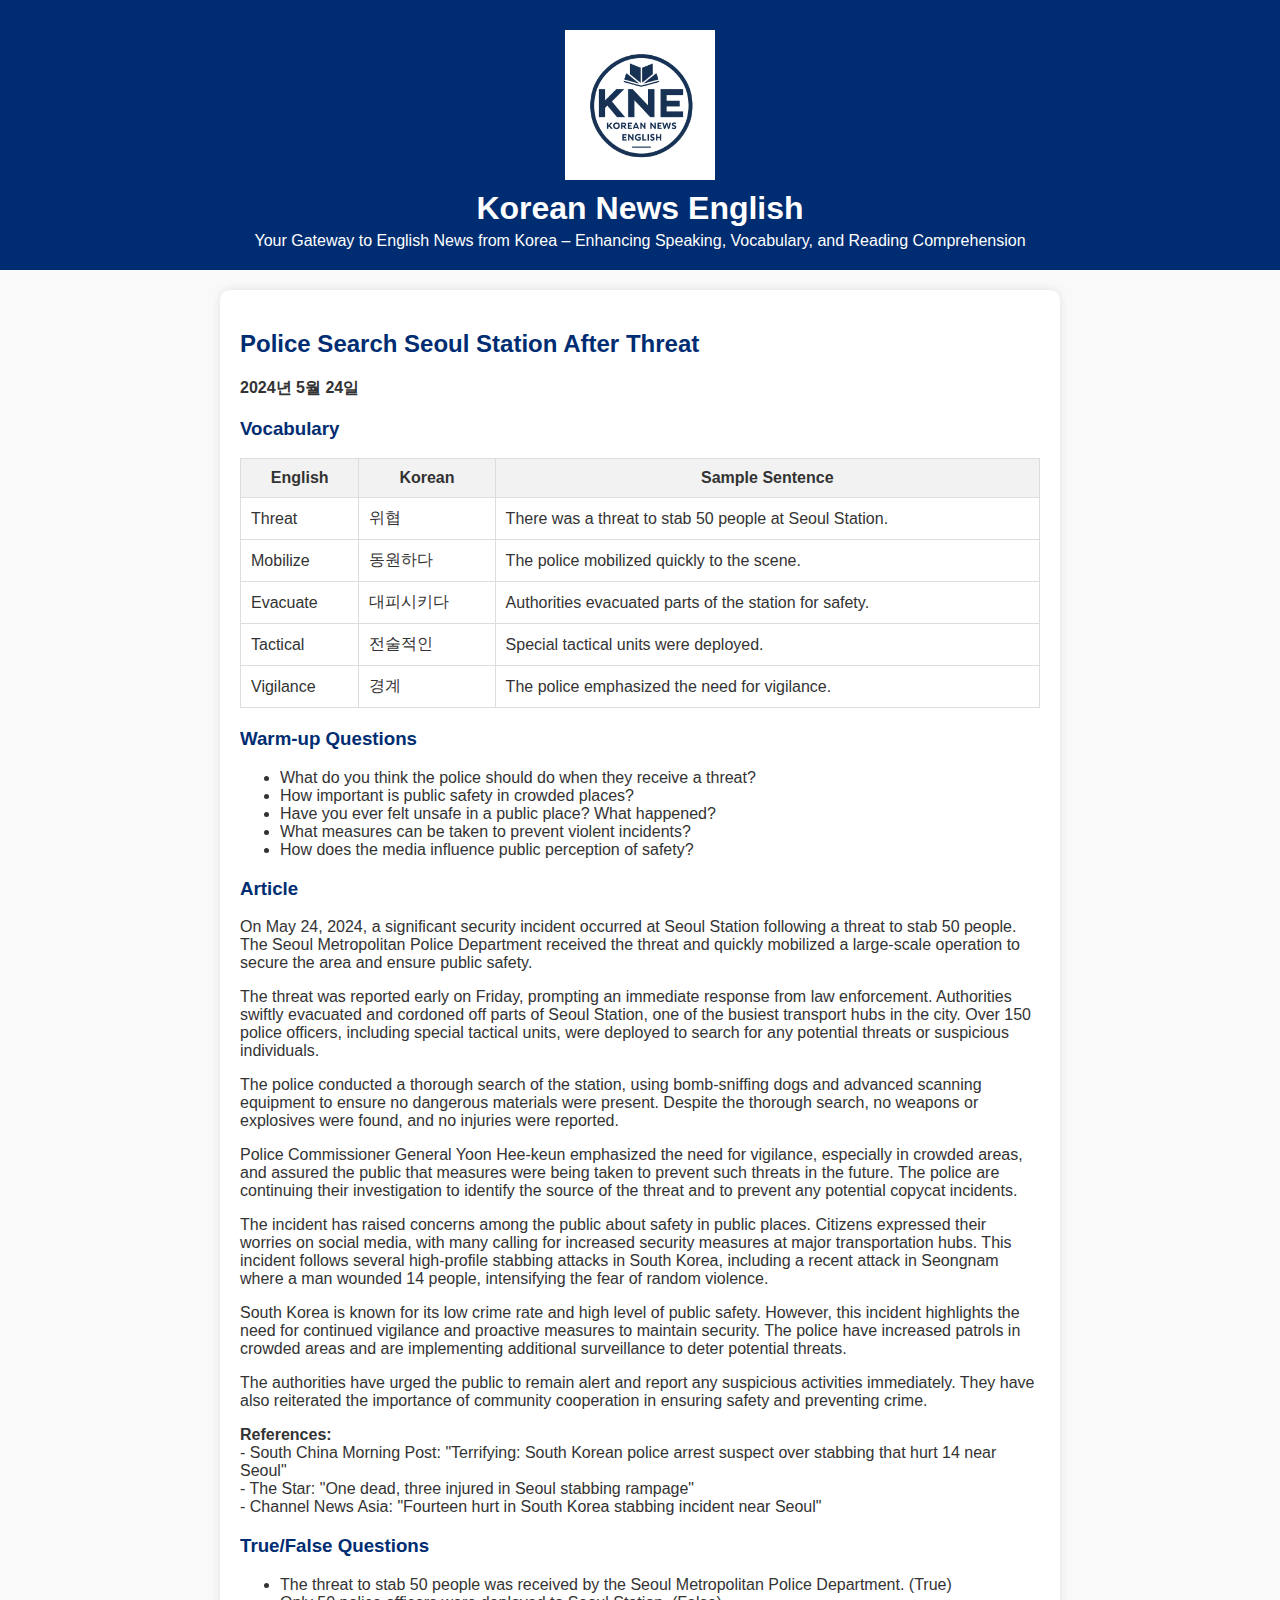
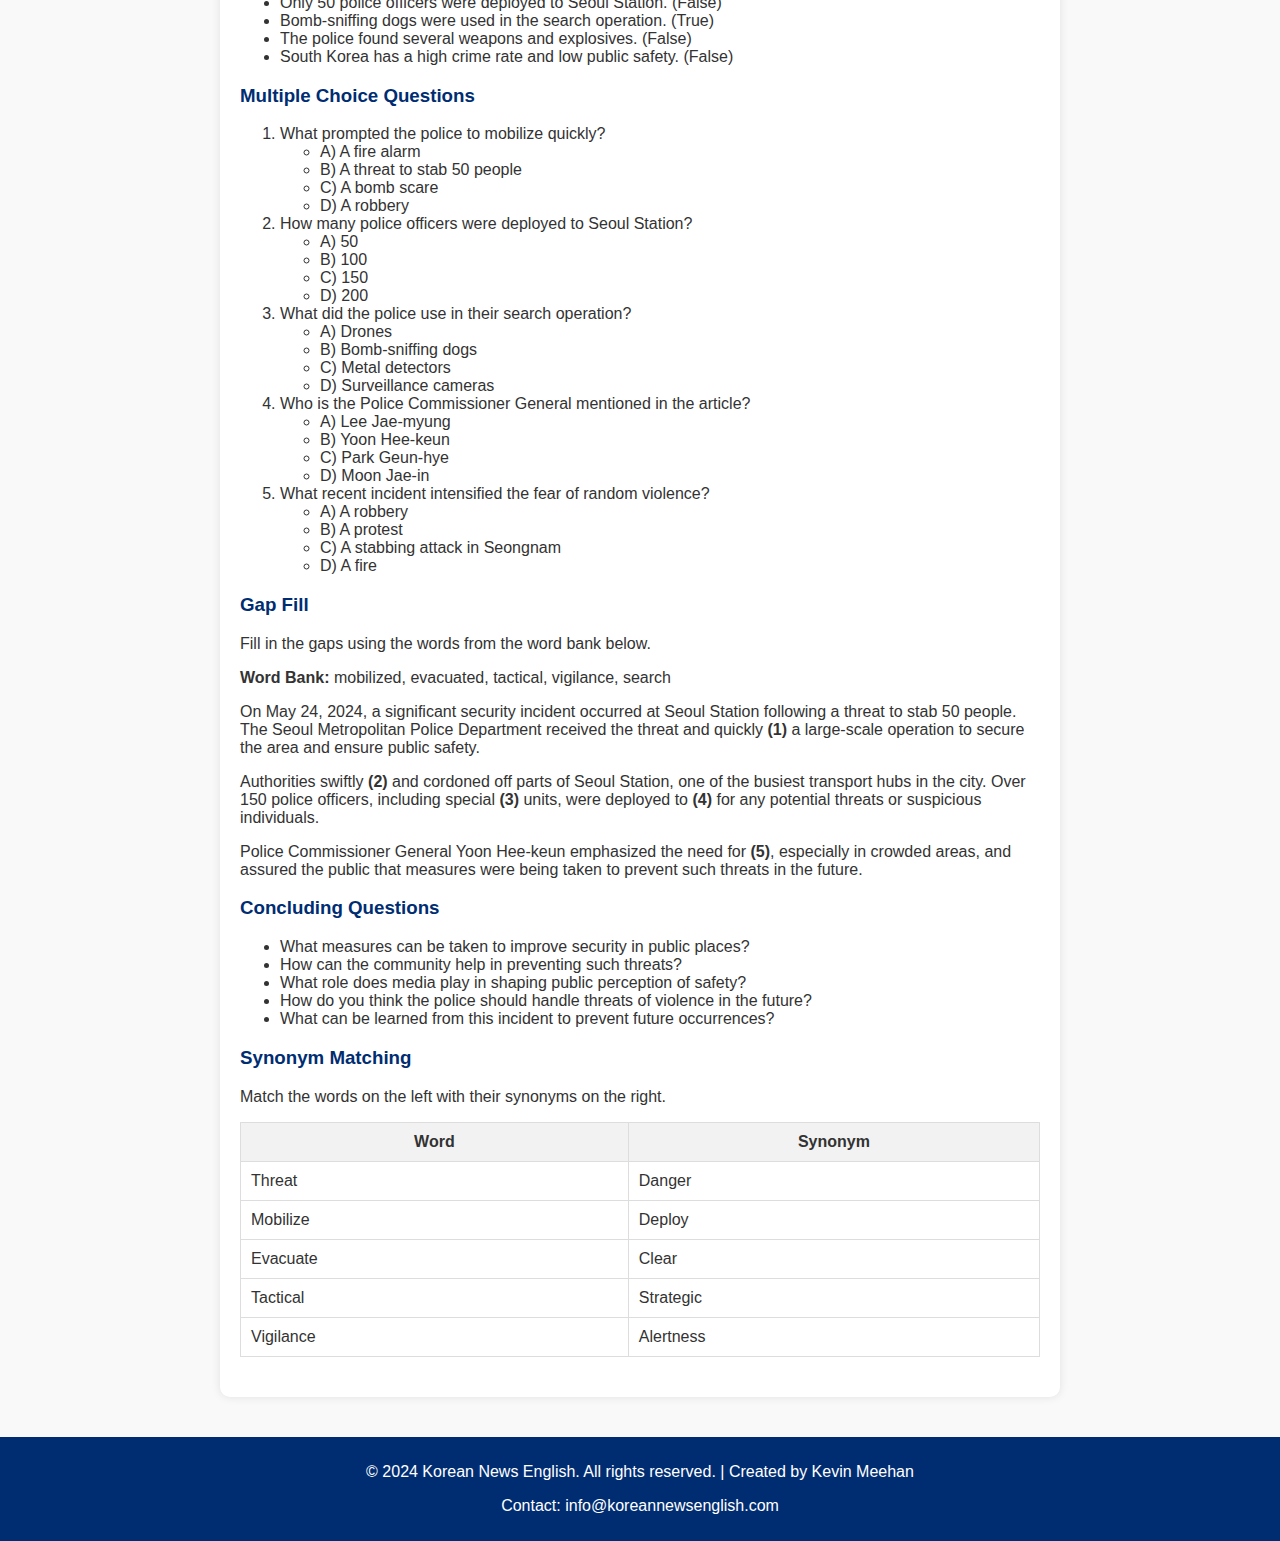
==== article2.html @ fa15e861 "Add files via upload" ====
<!DOCTYPE html>
<html lang="en">
<head>
    <meta charset="UTF-8">
    <meta name="viewport" content="width=device-width, initial-scale=1.0">
    <title>Police Search Seoul Station After Threat</title>
    <style>
        body {
            font-family: Arial, sans-serif;
            margin: 0;
            padding: 0;
            background-color: #f9f9f9;
            color: #333;
            display: flex;
            flex-direction: column;
            align-items: center;
        }
        .container {
            width: 100%;
            max-width: 800px;
            padding: 20px;
            margin: 20px auto;
            background-color: #fff;
            box-shadow: 0 0 10px rgba(0, 0, 0, 0.1);
            border-radius: 10px;
        }
        .header {
            width: 100%;
            background-color: #002D72;
            color: white;
            text-align: center;
            padding: 20px 0;
        }
        .header h1 {
            margin: 0;
        }
        .header p {
            margin: 5px 0 0 0;
        }
        .logo {
            max-width: 150px;
            height: auto;
            display: block;
            margin: 10px auto;
        }
        h2, h3 {
            color: #002D72;
        }
        .vocab-table, .synonym-table {
            width: 100%;
            border-collapse: collapse;
            margin-bottom: 20px;
        }
        .vocab-table th, .vocab-table td, .synonym-table th, .synonym-table td {
            border: 1px solid #ddd;
            padding: 10px;
        }
        .vocab-table th, .synonym-table th {
            background-color: #f2f2f2;
        }
        footer {
            text-align: center;
            padding: 10px;
            background-color: #002D72;
            color: white;
            width: 100%;
            margin-top: 20px;
            border-radius: 0 0 10px 10px;
        }
        /* Media Query for Mobile Devices */
        @media (max-width: 768px) {
            .container {
                padding: 10px;
            }
        }
    </style>
</head>
<body>
    <header class="header">
        <img src="KNElogo.webp" alt="KNE - Korean News English Logo" class="logo">
        <h1>Korean News English</h1>
        <p>Your Gateway to English News from Korea – Enhancing Speaking, Vocabulary, and Reading Comprehension</p>
    </header>

    <div class="container">
        <section>
            <h2>Police Search Seoul Station After Threat</h2>
            <p><strong>2024년 5월 24일</strong></p>
        </section>

        <section>
            <h3>Vocabulary</h3>
            <table class="vocab-table">
                <tr>
                    <th>English</th>
                    <th>Korean</th>
                    <th>Sample Sentence</th>
                </tr>
                <tr>
                    <td>Threat</td>
                    <td>위협</td>
                    <td>There was a threat to stab 50 people at Seoul Station.</td>
                </tr>
                <tr>
                    <td>Mobilize</td>
                    <td>동원하다</td>
                    <td>The police mobilized quickly to the scene.</td>
                </tr>
                <tr>
                    <td>Evacuate</td>
                    <td>대피시키다</td>
                    <td>Authorities evacuated parts of the station for safety.</td>
                </tr>
                <tr>
                    <td>Tactical</td>
                    <td>전술적인</td>
                    <td>Special tactical units were deployed.</td>
                </tr>
                <tr>
                    <td>Vigilance</td>
                    <td>경계</td>
                    <td>The police emphasized the need for vigilance.</td>
                </tr>
            </table>
        </section>

        <section>
            <h3>Warm-up Questions</h3>
            <ul>
                <li>What do you think the police should do when they receive a threat?</li>
                <li>How important is public safety in crowded places?</li>
                <li>Have you ever felt unsafe in a public place? What happened?</li>
                <li>What measures can be taken to prevent violent incidents?</li>
                <li>How does the media influence public perception of safety?</li>
            </ul>
        </section>

        <section>
            <h3>Article</h3>
            <p>
                On May 24, 2024, a significant security incident occurred at Seoul Station following a threat to stab 50 people. The Seoul Metropolitan Police Department received the threat and quickly mobilized a large-scale operation to secure the area and ensure public safety.
            </p>
            <p>
                The threat was reported early on Friday, prompting an immediate response from law enforcement. Authorities swiftly evacuated and cordoned off parts of Seoul Station, one of the busiest transport hubs in the city. Over 150 police officers, including special tactical units, were deployed to search for any potential threats or suspicious individuals.
            </p>
            <p>
                The police conducted a thorough search of the station, using bomb-sniffing dogs and advanced scanning equipment to ensure no dangerous materials were present. Despite the thorough search, no weapons or explosives were found, and no injuries were reported.
            </p>
            <p>
                Police Commissioner General Yoon Hee-keun emphasized the need for vigilance, especially in crowded areas, and assured the public that measures were being taken to prevent such threats in the future. The police are continuing their investigation to identify the source of the threat and to prevent any potential copycat incidents.
            </p>
            <p>
                The incident has raised concerns among the public about safety in public places. Citizens expressed their worries on social media, with many calling for increased security measures at major transportation hubs. This incident follows several high-profile stabbing attacks in South Korea, including a recent attack in Seongnam where a man wounded 14 people, intensifying the fear of random violence.
            </p>
            <p>
                South Korea is known for its low crime rate and high level of public safety. However, this incident highlights the need for continued vigilance and proactive measures to maintain security. The police have increased patrols in crowded areas and are implementing additional surveillance to deter potential threats.
            </p>
            <p>
                The authorities have urged the public to remain alert and report any suspicious activities immediately. They have also reiterated the importance of community cooperation in ensuring safety and preventing crime.
            </p>
            <p>
                <strong>References:</strong><br>
                - South China Morning Post: "Terrifying: South Korean police arrest suspect over stabbing that hurt 14 near Seoul"<br>
                - The Star: "One dead, three injured in Seoul stabbing rampage"<br>
                - Channel News Asia: "Fourteen hurt in South Korea stabbing incident near Seoul"
            </p>
        </section>

        <section>
            <h3>True/False Questions</h3>
            <ul>
                <li>The threat to stab 50 people was received by the Seoul Metropolitan Police Department. (True)</li>
                <li>Only 50 police officers were deployed to Seoul Station. (False)</li>
                <li>Bomb-sniffing dogs were used in the search operation. (True)</li>
                <li>The police found several weapons and explosives. (False)</li>
                <li>South Korea has a high crime rate and low public safety. (False)</li>
            </ul>
        </section>

        <section>
            <h3>Multiple Choice Questions</h3>
            <ol>
                <li>What prompted the police to mobilize quickly?
                    <ul>
                        <li>A) A fire alarm</li>
                        <li>B) A threat to stab 50 people</li>
                        <li>C) A bomb scare</li>
                        <li>D) A robbery</li>
                    </ul>
                </li>
                <li>How many police officers were deployed to Seoul Station?
                    <ul>
                        <li>A) 50</li>
                        <li>B) 100</li>
                        <li>C) 150</li>
                        <li>D) 200</li>
                    </ul>
                </li>
                <li>What did the police use in their search operation?
                    <ul>
                        <li>A) Drones</li>
                        <li>B) Bomb-sniffing dogs</li>
                        <li>C) Metal detectors</li>
                        <li>D) Surveillance cameras</li>
                    </ul>
                </li>
                <li>Who is the Police Commissioner General mentioned in the article?
                    <ul>
                        <li>A) Lee Jae-myung</li>
                        <li>B) Yoon Hee-keun</li>
                        <li>C) Park Geun-hye</li>
                        <li>D) Moon Jae-in</li>
                    </ul>
                </li>
                                    <li>What recent incident intensified the fear of random violence?
                        <ul>
                            <li>A) A robbery</li>
                            <li>B) A protest</li>
                            <li>C) A stabbing attack in Seongnam</li>
                            <li>D) A fire</li>
                        </ul>
                    </li>
                </ol>
            </section>

            <section>
                <h3>Gap Fill</h3>
                <p>Fill in the gaps using the words from the word bank below.</p>
                <p><strong>Word Bank:</strong> mobilized, evacuated, tactical, vigilance, search</p>
                <p>
                    On May 24, 2024, a significant security incident occurred at Seoul Station following a threat to stab 50 people. The Seoul Metropolitan Police Department received the threat and quickly <strong>(1)</strong> a large-scale operation to secure the area and ensure public safety.
                </p>
                <p>
                    Authorities swiftly <strong>(2)</strong> and cordoned off parts of Seoul Station, one of the busiest transport hubs in the city. Over 150 police officers, including special <strong>(3)</strong> units, were deployed to <strong>(4)</strong> for any potential threats or suspicious individuals.
                </p>
                <p>
                    Police Commissioner General Yoon Hee-keun emphasized the need for <strong>(5)</strong>, especially in crowded areas, and assured the public that measures were being taken to prevent such threats in the future.
                </p>
            </section>

            <section>
                <h3>Concluding Questions</h3>
                <ul>
                    <li>What measures can be taken to improve security in public places?</li>
                    <li>How can the community help in preventing such threats?</li>
                    <li>What role does media play in shaping public perception of safety?</li>
                    <li>How do you think the police should handle threats of violence in the future?</li>
                    <li>What can be learned from this incident to prevent future occurrences?</li>
                </ul>
            </section>

            <section>
                <h3>Synonym Matching</h3>
                <p>Match the words on the left with their synonyms on the right.</p>
                <table class="synonym-table">
                    <tr>
                        <th>Word</th>
                        <th>Synonym</th>
                    </tr>
                    <tr>
                        <td>Threat</td>
                        <td>Danger</td>
                    </tr>
                    <tr>
                        <td>Mobilize</td>
                        <td>Deploy</td>
                    </tr>
                    <tr>
                        <td>Evacuate</td>
                        <td>Clear</td>
                    </tr>
                    <tr>
                        <td>Tactical</td>
                        <td>Strategic</td>
                    </tr>
                    <tr>
                        <td>Vigilance</td>
                        <td>Alertness</td>
                    </tr>
                </table>
            </section>
        </div>

        <footer>
            <p>© 2024 Korean News English. All rights reserved. | Created by Kevin Meehan</p>
            <p>Contact: info@koreannewsenglish.com</p>
        </footer>
    </body>
</html>
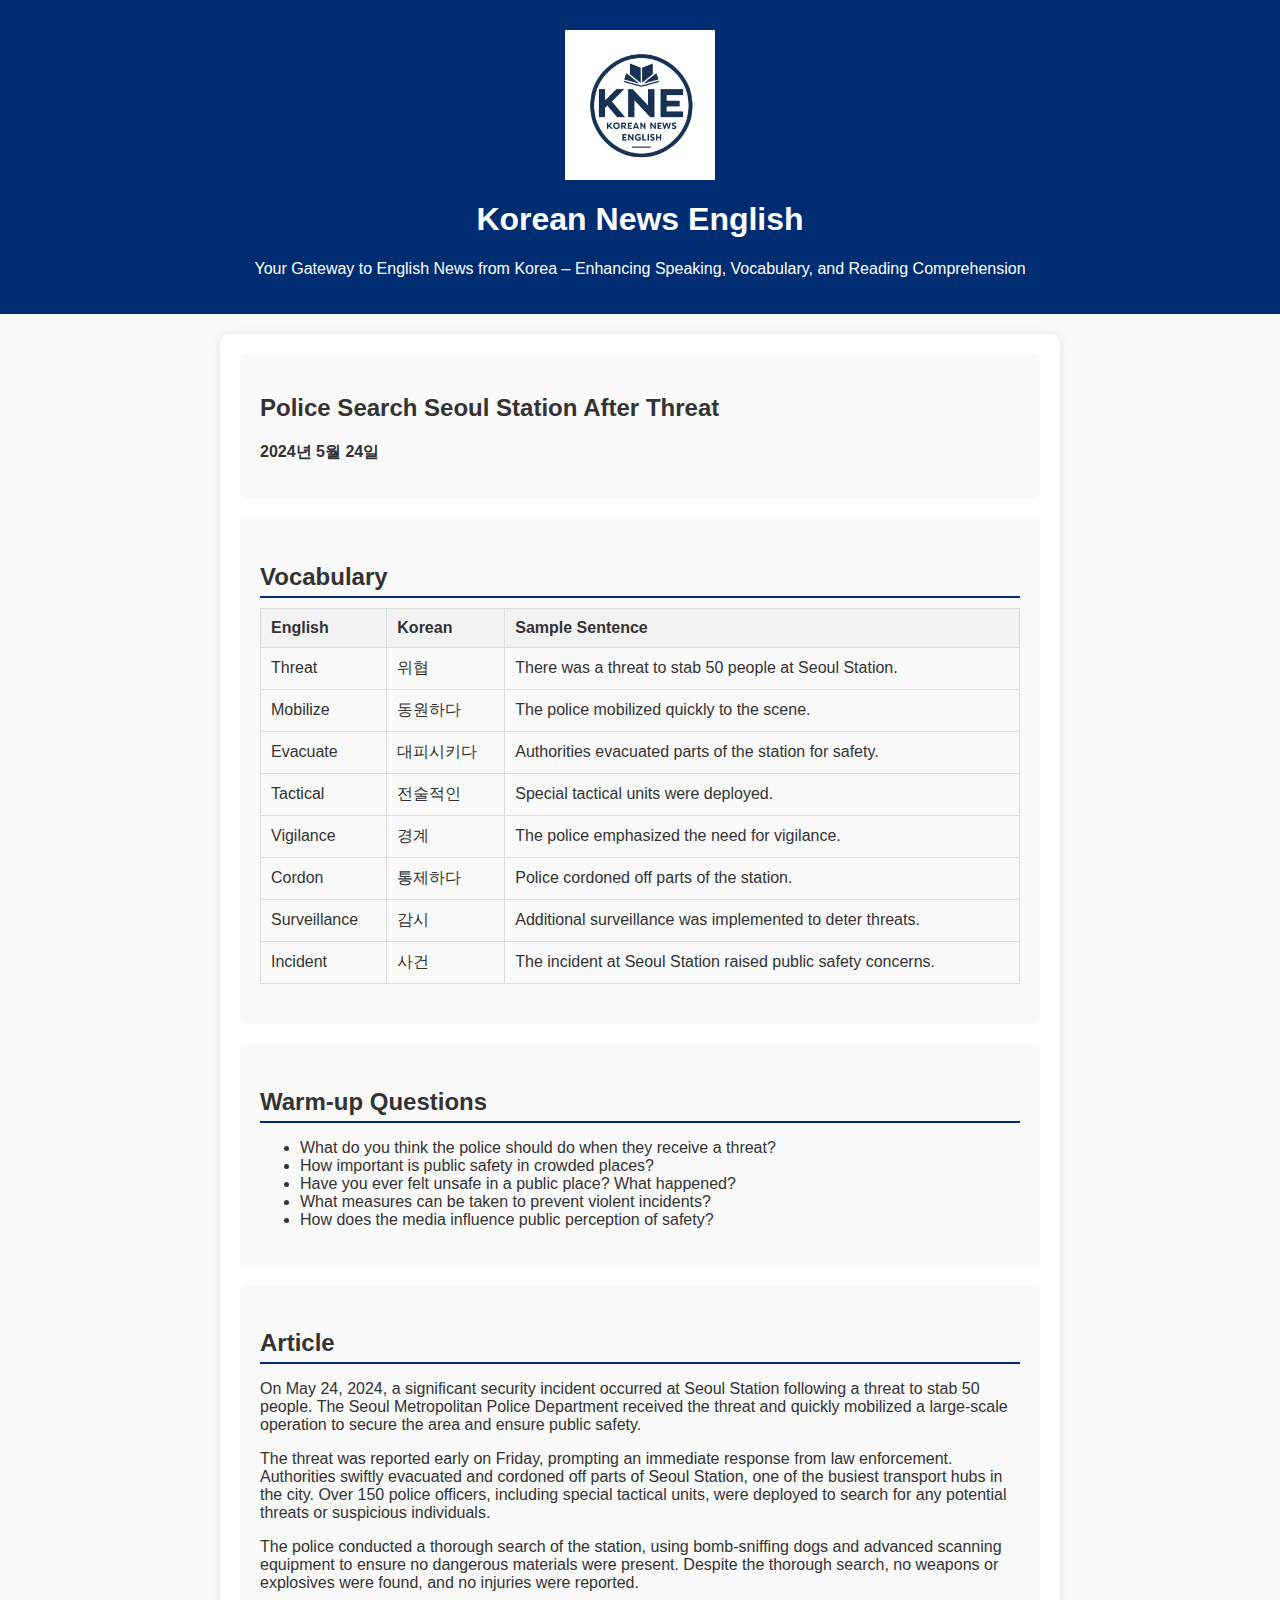
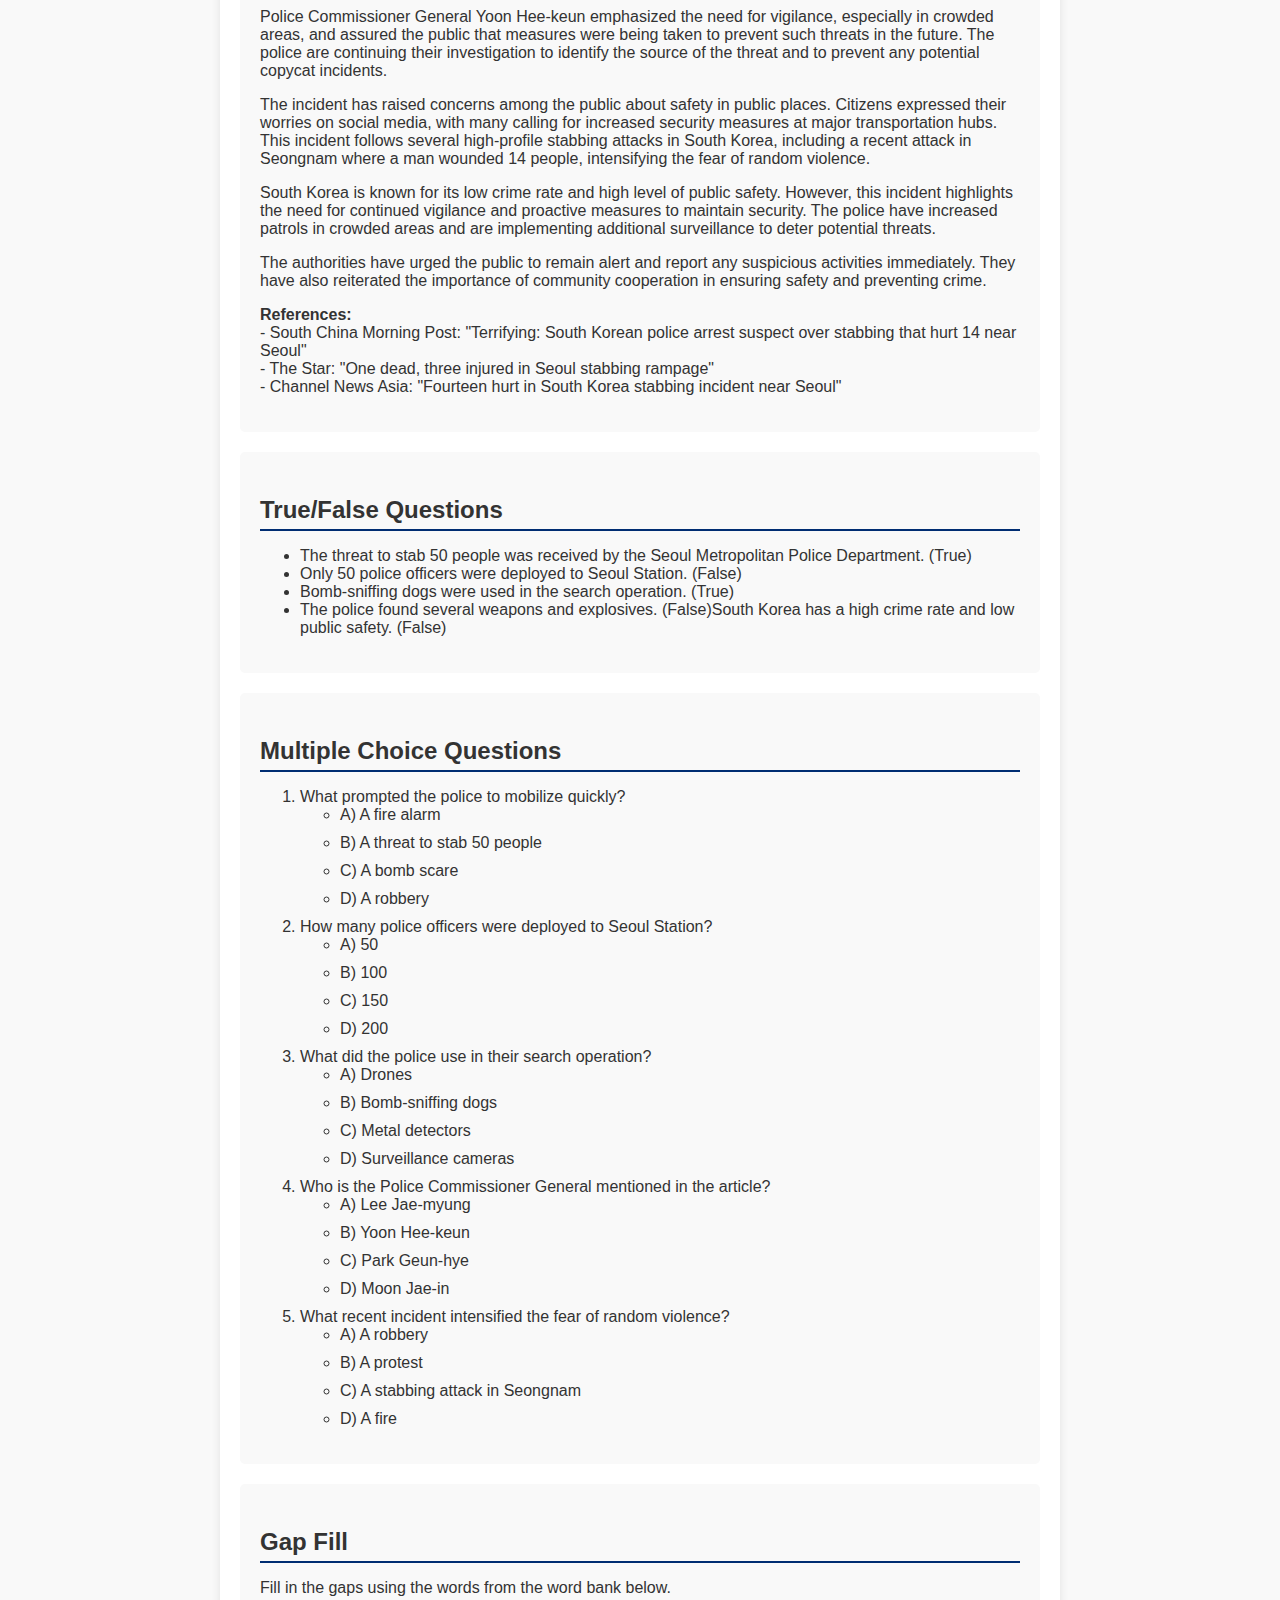
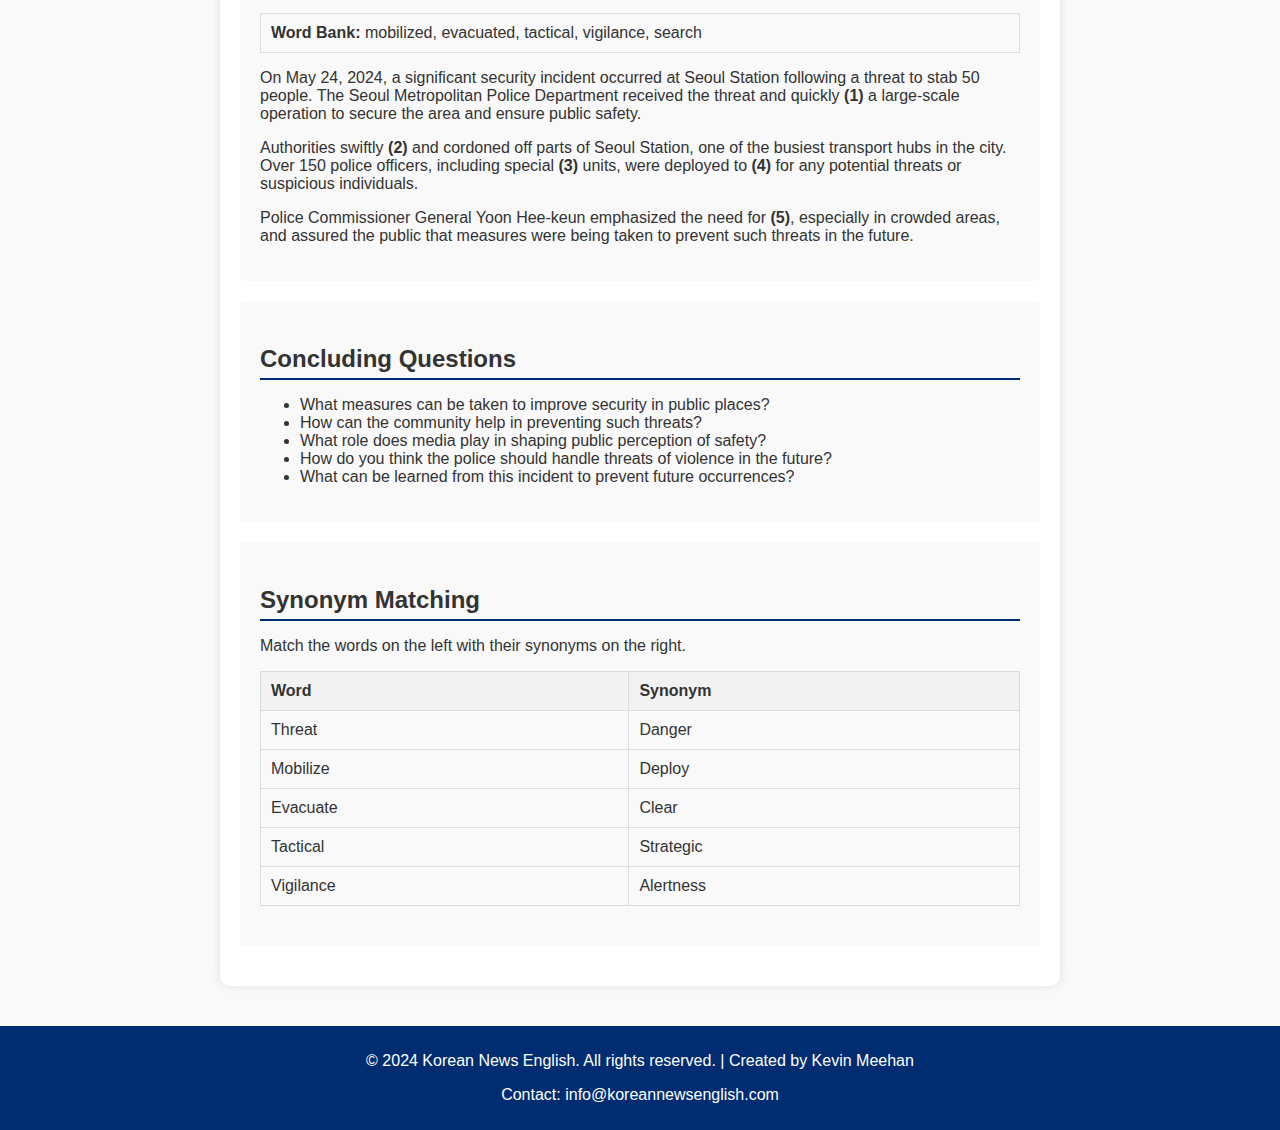
==== commit b2c9f44f: "Add files via upload" ====
--- a/article2.html
+++ b/article2.html
@@ -4,76 +4,7 @@
     <meta charset="UTF-8">
     <meta name="viewport" content="width=device-width, initial-scale=1.0">
     <title>Police Search Seoul Station After Threat</title>
-    <style>
-        body {
-            font-family: Arial, sans-serif;
-            margin: 0;
-            padding: 0;
-            background-color: #f9f9f9;
-            color: #333;
-            display: flex;
-            flex-direction: column;
-            align-items: center;
-        }
-        .container {
-            width: 100%;
-            max-width: 800px;
-            padding: 20px;
-            margin: 20px auto;
-            background-color: #fff;
-            box-shadow: 0 0 10px rgba(0, 0, 0, 0.1);
-            border-radius: 10px;
-        }
-        .header {
-            width: 100%;
-            background-color: #002D72;
-            color: white;
-            text-align: center;
-            padding: 20px 0;
-        }
-        .header h1 {
-            margin: 0;
-        }
-        .header p {
-            margin: 5px 0 0 0;
-        }
-        .logo {
-            max-width: 150px;
-            height: auto;
-            display: block;
-            margin: 10px auto;
-        }
-        h2, h3 {
-            color: #002D72;
-        }
-        .vocab-table, .synonym-table {
-            width: 100%;
-            border-collapse: collapse;
-            margin-bottom: 20px;
-        }
-        .vocab-table th, .vocab-table td, .synonym-table th, .synonym-table td {
-            border: 1px solid #ddd;
-            padding: 10px;
-        }
-        .vocab-table th, .synonym-table th {
-            background-color: #f2f2f2;
-        }
-        footer {
-            text-align: center;
-            padding: 10px;
-            background-color: #002D72;
-            color: white;
-            width: 100%;
-            margin-top: 20px;
-            border-radius: 0 0 10px 10px;
-        }
-        /* Media Query for Mobile Devices */
-        @media (max-width: 768px) {
-            .container {
-                padding: 10px;
-            }
-        }
-    </style>
+    <link rel="stylesheet" href="styles.css">
 </head>
 <body>
     <header class="header">
@@ -90,7 +21,7 @@
 
         <section>
             <h3>Vocabulary</h3>
-            <table class="vocab-table">
+            <table>
                 <tr>
                     <th>English</th>
                     <th>Korean</th>
@@ -120,6 +51,21 @@
                     <td>Vigilance</td>
                     <td>경계</td>
                     <td>The police emphasized the need for vigilance.</td>
+                </tr>
+                <tr>
+                    <td>Cordon</td>
+                    <td>통제하다</td>
+                    <td>Police cordoned off parts of the station.</td>
+                </tr>
+                <tr>
+                    <td>Surveillance</td>
+                    <td>감시</td>
+                    <td>Additional surveillance was implemented to deter threats.</td>
+                </tr>
+                <tr>
+                    <td>Incident</td>
+                    <td>사건</td>
+                    <td>The incident at Seoul Station raised public safety concerns.</td>
                 </tr>
             </table>
         </section>
@@ -172,8 +118,8 @@
                 <li>The threat to stab 50 people was received by the Seoul Metropolitan Police Department. (True)</li>
                 <li>Only 50 police officers were deployed to Seoul Station. (False)</li>
                 <li>Bomb-sniffing dogs were used in the search operation. (True)</li>
-                <li>The police found several weapons and explosives. (False)</li>
-                <li>South Korea has a high crime rate and low public safety. (False)</li>
+                <li>The police found several weapons and explosives. (False)</
+<li>South Korea has a high crime rate and low public safety. (False)</li>
             </ul>
         </section>
 
@@ -212,78 +158,102 @@
                         <li>D) Moon Jae-in</li>
                     </ul>
                 </li>
-                                    <li>What recent incident intensified the fear of random violence?
-                        <ul>
-                            <li>A) A robbery</li>
-                            <li>B) A protest</li>
-                            <li>C) A stabbing attack in Seongnam</li>
-                            <li>D) A fire</li>
-                        </ul>
-                    </li>
-                </ol>
-            </section>
-
-            <section>
-                <h3>Gap Fill</h3>
-                <p>Fill in the gaps using the words from the word bank below.</p>
-                <p><strong>Word Bank:</strong> mobilized, evacuated, tactical, vigilance, search</p>
-                <p>
-                    On May 24, 2024, a significant security incident occurred at Seoul Station following a threat to stab 50 people. The Seoul Metropolitan Police Department received the threat and quickly <strong>(1)</strong> a large-scale operation to secure the area and ensure public safety.
-                </p>
-                <p>
-                    Authorities swiftly <strong>(2)</strong> and cordoned off parts of Seoul Station, one of the busiest transport hubs in the city. Over 150 police officers, including special <strong>(3)</strong> units, were deployed to <strong>(4)</strong> for any potential threats or suspicious individuals.
-                </p>
-                <p>
-                    Police Commissioner General Yoon Hee-keun emphasized the need for <strong>(5)</strong>, especially in crowded areas, and assured the public that measures were being taken to prevent such threats in the future.
-                </p>
-            </section>
-
-            <section>
-                <h3>Concluding Questions</h3>
-                <ul>
-                    <li>What measures can be taken to improve security in public places?</li>
-                    <li>How can the community help in preventing such threats?</li>
-                    <li>What role does media play in shaping public perception of safety?</li>
-                    <li>How do you think the police should handle threats of violence in the future?</li>
-                    <li>What can be learned from this incident to prevent future occurrences?</li>
-                </ul>
-            </section>
-
-            <section>
-                <h3>Synonym Matching</h3>
-                <p>Match the words on the left with their synonyms on the right.</p>
-                <table class="synonym-table">
-                    <tr>
-                        <th>Word</th>
-                        <th>Synonym</th>
-                    </tr>
-                    <tr>
-                        <td>Threat</td>
-                        <td>Danger</td>
-                    </tr>
-                    <tr>
-                        <td>Mobilize</td>
-                        <td>Deploy</td>
-                    </tr>
-                    <tr>
-                        <td>Evacuate</td>
-                        <td>Clear</td>
-                    </tr>
-                    <tr>
-                        <td>Tactical</td>
-                        <td>Strategic</td>
-                    </tr>
-                    <tr>
-                        <td>Vigilance</td>
-                        <td>Alertness</td>
-                    </tr>
-                </table>
-            </section>
-        </div>
-
-        <footer>
-            <p>© 2024 Korean News English. All rights reserved. | Created by Kevin Meehan</p>
-            <p>Contact: info@koreannewsenglish.com</p>
-        </footer>
-    </body>
-</html>
+                <li>What recent incident intensified the fear of random violence?
+                    <ul>
+                        <li>A) A robbery</li>
+                        <li>B) A protest</li>
+                        <li>C) A stabbing attack in Seongnam</li>
+                        <li>D) A fire</li>
+                    </ul>
+                </li>
+            </ol>
+        </section>
+
+        <section>
+            <h3>Gap Fill</h3>
+            <p>Fill in the gaps using the words from the word bank below.</p>
+            <p class="word-bank"><strong>Word Bank:</strong> mobilized, evacuated, tactical, vigilance, search</p>
+            <p>
+                On May 24, 2024, a significant security incident occurred at Seoul Station following a threat to stab 50 people. The Seoul Metropolitan Police Department received the threat and quickly <strong>(1)</strong> a large-scale operation to secure the area and ensure public safety.
+            </p>
+            <p>
+                Authorities swiftly <strong>(2)</strong> and cordoned off parts of Seoul Station, one of the busiest transport hubs in the city. Over 150 police officers, including special <strong>(3)</strong> units, were deployed to <strong>(4)</strong> for any potential threats or suspicious individuals.
+            </p>
+            <p>
+                Police Commissioner General Yoon Hee-keun emphasized the need for <strong>(5)</strong>, especially in crowded areas, and assured the public that measures were being taken to prevent such threats in the future.
+            </p>
+        </section>
+
+        <section>
+            <h3>Concluding Questions</h3>
+            <ul>
+                <li>What measures can be taken to improve security in public places?</li>
+                <li>How can the community help in preventing such threats?</li>
+                <li>What role does media play in shaping public perception of safety?</li>
+                <li>How do you think the police should handle threats of violence in the future?</li>
+                <li>What can be learned from this incident to prevent future occurrences?</li>
+            </ul>
+        </section>
+
+        <section>
+            <h3>Synonym Matching</h3>
+            <p>Match the words on the left with their synonyms on the right.</p>
+            <table>
+                <tr>
+                    <th>Word</th>
+                    <th>Synonym</th>
+                </tr>
+                <tr>
+                    <td>Threat</td>
+                    <td>Danger</td>
+                </tr>
+                <tr>
+                    <td>Mobilize</td>
+                    <td>Deploy</td>
+                </tr>
+                <tr>
+                    <td>Evacuate</td>
+                    <td>Clear</td>
+                </tr>
+                <tr>
+                    <td>Tactical</td>
+                    <td>Strategic</td>
+                </tr>
+                <tr>
+                    <td>Vigilance</td>
+                    <td>Alertness</td>
+                </tr>
+            </table>
+        </section>
+    </div>
+
+    <footer>
+        <p>© 2024 Korean News English. All rights reserved. | Created by Kevin Meehan</p>
+        <p>Contact: info@koreannewsenglish.com</p>
+    </footer>
+
+    <script>
+        // JavaScript for interactive elements
+        const trueFalseAnswers = ['true', 'false', 'true', 'false', 'false'];
+        document.querySelectorAll('section h3').forEach((section, index) => {
+            if (section.textContent === 'True/False Questions') {
+                section.nextElementSibling.querySelectorAll('li').forEach((li, idx) => {
+                    li.addEventListener('click', function () {
+                        if (this.textContent.includes(trueFalseAnswers[idx])) {
+                            this.classList.add('correct');
+                        } else {
+                            this.classList.add('incorrect');
+                        }
+                    });
+                });
+            }
+        });
+
+        document.querySelectorAll('.interactive').forEach((item) => {
+            item.addEventListener('click', () => {
+                item.classList.toggle('active');
+            });
+        });
+    </script>
+</body>
+</html>--- a/styles.css
+++ b/styles.css
@@ -0,0 +1,217 @@
+body {
+    font-family: Arial, sans-serif;
+    margin: 0;
+    padding: 0;
+    background-color: #f9f9f9;
+    color: #333;
+    display: flex;
+    flex-direction: column;
+    align-items: center;
+}
+
+.container {
+    width: 100%;
+    max-width: 800px;
+    padding: 20px;
+    margin: 20px auto;
+    background-color: #fff;
+    box-shadow: 0 0 10px rgba(0, 0, 0, 0.1);
+    border-radius: 10px;
+}
+
+.header {
+    width: 100%;
+    background-color: #002D72;
+    color: white;
+    text-align: center;
+    padding: 20px 0;
+}
+
+.header-title {
+    padding: 20px;
+}
+
+.header-title h1, .header-title p {
+    margin: 0;
+}
+
+.header-title h1 {
+    margin-bottom: 10px;
+}
+
+.logo {
+    max-width: 150px;
+    height: auto;
+    display: block;
+    margin: 10px auto;
+}
+
+.navbar ul {
+    list-style: none;
+    padding: 0;
+    margin: 0;
+    display: flex;
+    justify-content: center;
+    background-color: #002D72;
+}
+
+.navbar ul li {
+    position: relative;
+}
+
+.navbar ul li a {
+    display: block;
+    padding: 15px;
+    color: white;
+    text-decoration: none;
+    text-align: center;
+}
+
+.navbar ul li a:hover {
+    background-color: #1E3A5F;
+}
+
+.dropdown-content {
+    display: none;
+    position: absolute;
+    background-color: #f9f9f9;
+    box-shadow: 0 8px 16px rgba(0, 0, 0, 0.2);
+    z-index: 1;
+}
+
+.dropdown-content a {
+    padding: 12px 16px;
+    display: block;
+    color: #333;
+    text-decoration: none;
+}
+
+.dropdown-content a:hover {
+    background-color: #f1f1f1;
+}
+
+.dropdown:hover .dropdown-content {
+    display: block;
+}
+
+.article-title {
+    background-color: #002D72;
+    color: white;
+    padding: 10px;
+    margin-bottom: 20px;
+    border-radius: 5px;
+    text-align: center;
+}
+
+.date {
+    font-size: 0.9em;
+    color: grey;
+}
+
+.contents {
+    margin: 20px 0;
+    padding: 10px;
+    background-color: #f9f9f9;
+    border-radius: 5px;
+}
+
+.contents h3 {
+    margin-bottom: 10px;
+}
+
+.contents ol {
+    padding-left: 20px;
+}
+
+section {
+    margin-bottom: 20px;
+    padding: 20px;
+    background-color: #f9f9f9;
+    border-radius: 5px;
+}
+
+section h3 {
+    font-size: 1.5em;
+    margin-bottom: 10px;
+    border-bottom: 2px solid #002D72;
+    padding-bottom: 5px;
+}
+
+section ol li {
+    margin-bottom: 10px;
+}
+
+table {
+    width: 100%;
+    border-collapse: collapse;
+    margin-bottom: 20px;
+}
+
+table, th, td {
+    border: 1px solid #ddd;
+}
+
+th, td {
+    padding: 10px;
+    text-align: left;
+}
+
+th {
+    background-color: #f2f2f2;
+}
+
+.word-bank {
+    border: 1px solid #ddd;
+    padding: 10px;
+    background-color: #f9f9f9;
+    margin-top: 10px;
+}
+
+.interactive {
+    cursor: pointer;
+    color: blue;
+}
+
+.correct {
+    background-color: green;
+    color: white;
+}
+
+.incorrect {
+    background-color: red;
+    color: white;
+}
+
+footer {
+    text-align: center;
+    padding: 10px;
+    background-color: #002D72;
+    color: white;
+    width: 100%;
+    margin-top: 20px;
+    border-radius: 0 0 10px 10px;
+}
+
+/* Smooth scrolling */
+html {
+    scroll-behavior: smooth;
+}
+
+/* Media Query for Mobile Devices */
+@media (max-width: 768px) {
+    .header-title h1 {
+        font-size: 1.5em;
+    }
+
+    .header-title p {
+        font-size: 1em;
+    }
+
+    .navbar ul {
+        flex-direction: column;
+    }
+
+    .container {
+        padding: 10px;
+    }
+}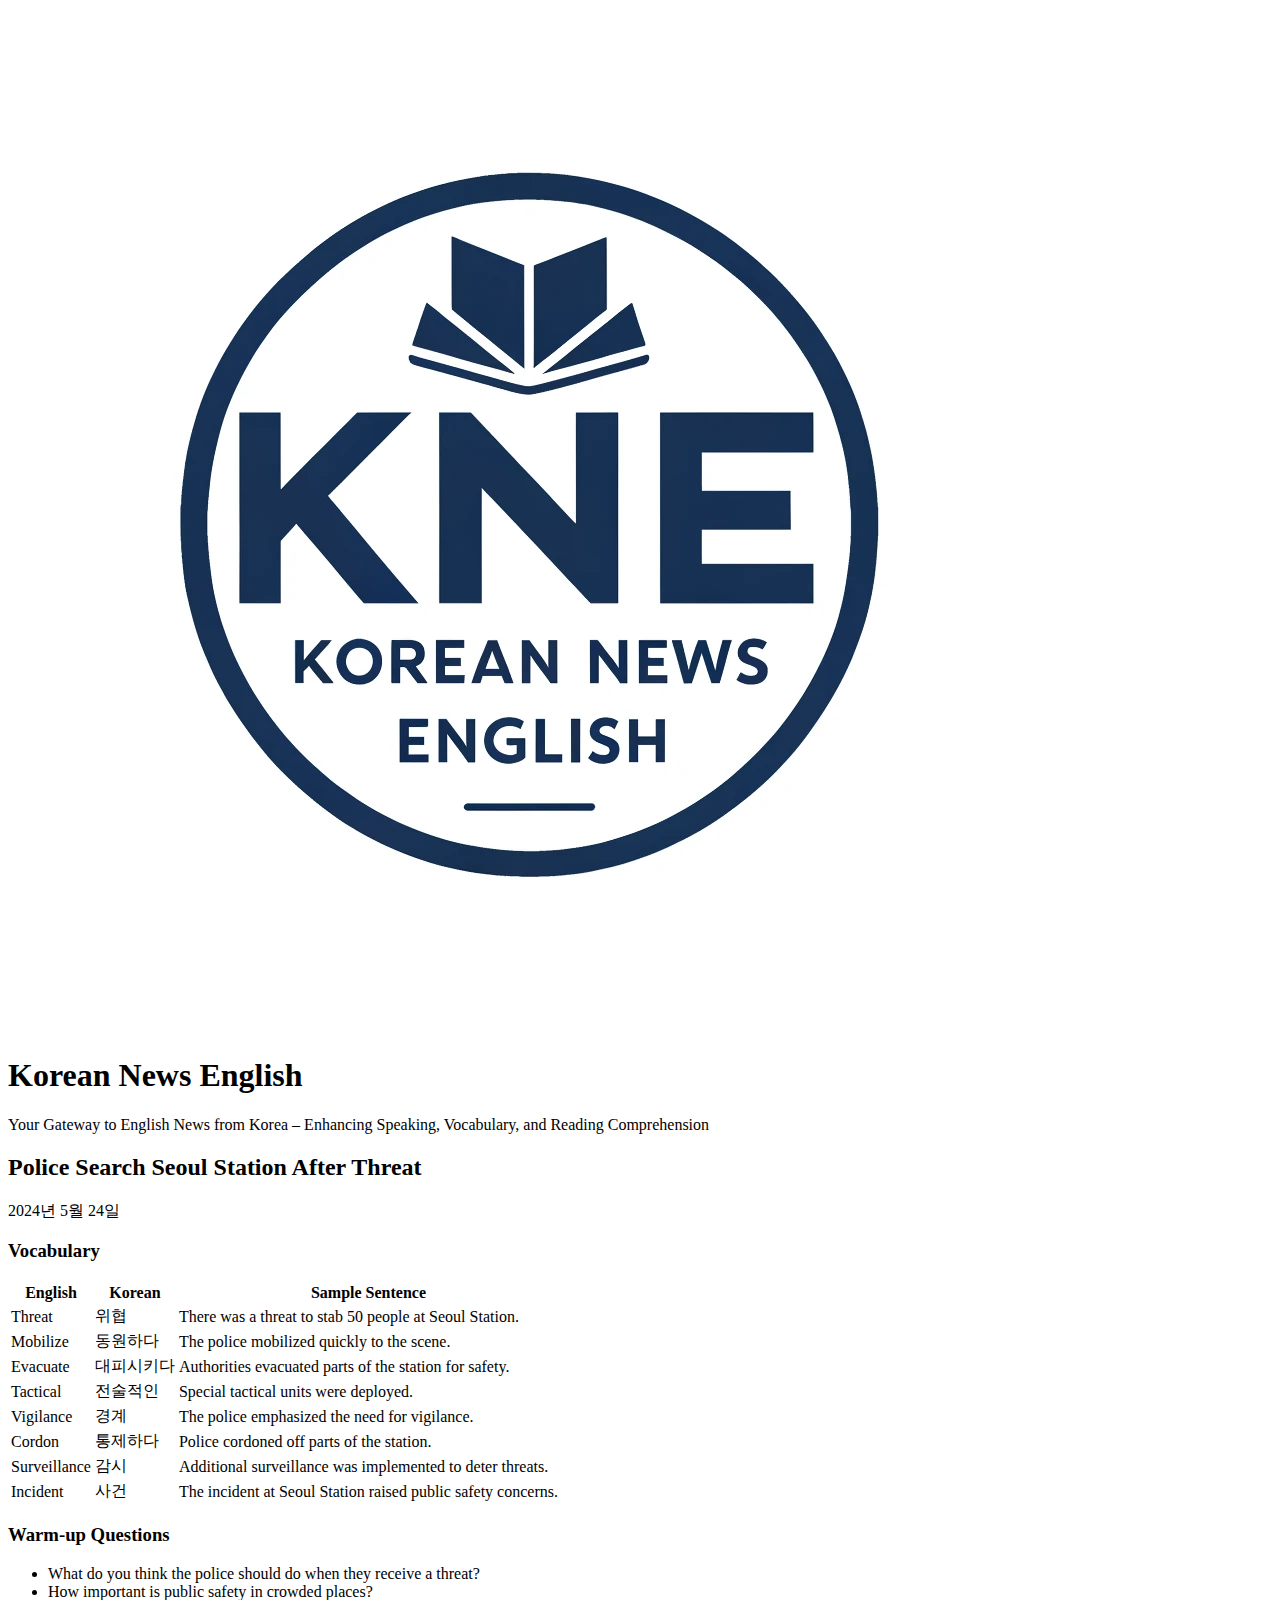
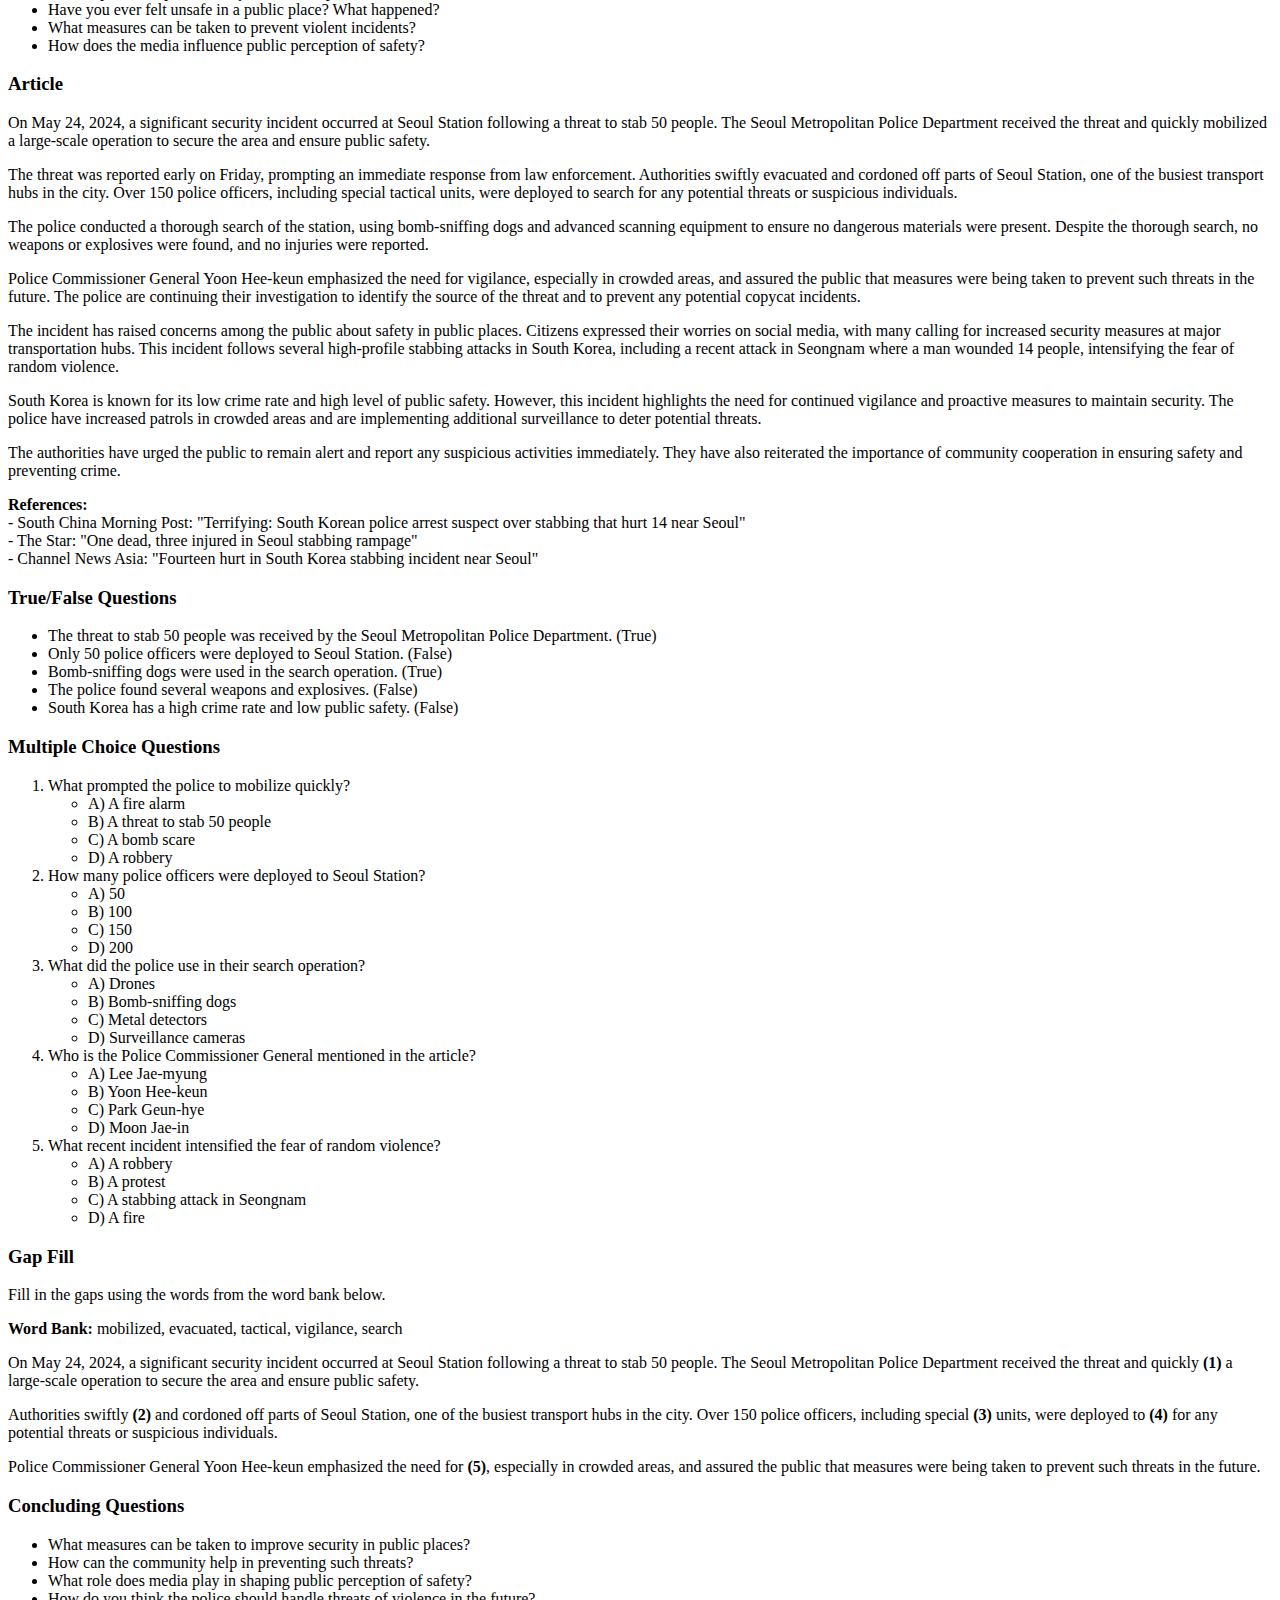
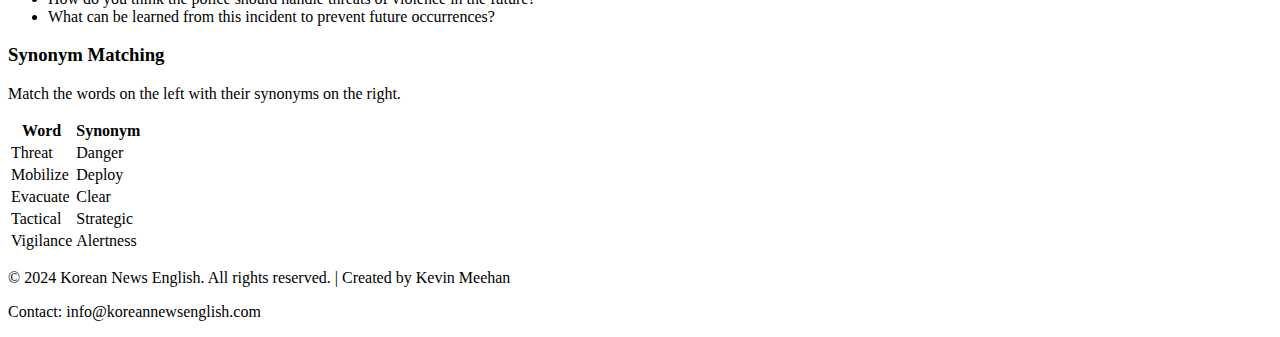
==== commit 0b08163d: "Add files via upload" ====
--- a/article2.html
+++ b/article2.html
@@ -4,19 +4,23 @@
     <meta charset="UTF-8">
     <meta name="viewport" content="width=device-width, initial-scale=1.0">
     <title>Police Search Seoul Station After Threat</title>
-    <link rel="stylesheet" href="styles.css">
+    <link rel="stylesheet" href="article2-styles.css">
 </head>
 <body>
     <header class="header">
         <img src="KNElogo.webp" alt="KNE - Korean News English Logo" class="logo">
-        <h1>Korean News English</h1>
-        <p>Your Gateway to English News from Korea – Enhancing Speaking, Vocabulary, and Reading Comprehension</p>
+        <div class="header-title">
+            <h1>Korean News English</h1>
+            <p>Your Gateway to English News from Korea – Enhancing Speaking, Vocabulary, and Reading Comprehension</p>
+        </div>
     </header>
 
     <div class="container">
         <section>
-            <h2>Police Search Seoul Station After Threat</h2>
-            <p><strong>2024년 5월 24일</strong></p>
+            <div class="article-title">
+                <h2>Police Search Seoul Station After Threat</h2>
+                <p class="date">2024년 5월 24일</p>
+            </div>
         </section>
 
         <section>
@@ -118,8 +122,8 @@
                 <li>The threat to stab 50 people was received by the Seoul Metropolitan Police Department. (True)</li>
                 <li>Only 50 police officers were deployed to Seoul Station. (False)</li>
                 <li>Bomb-sniffing dogs were used in the search operation. (True)</li>
-                <li>The police found several weapons and explosives. (False)</
-<li>South Korea has a high crime rate and low public safety. (False)</li>
+                <li>The police found several weapons and explosives. (False)</li>
+                <li>South Korea has a high crime rate and low public safety. (False)</li>
             </ul>
         </section>
 
